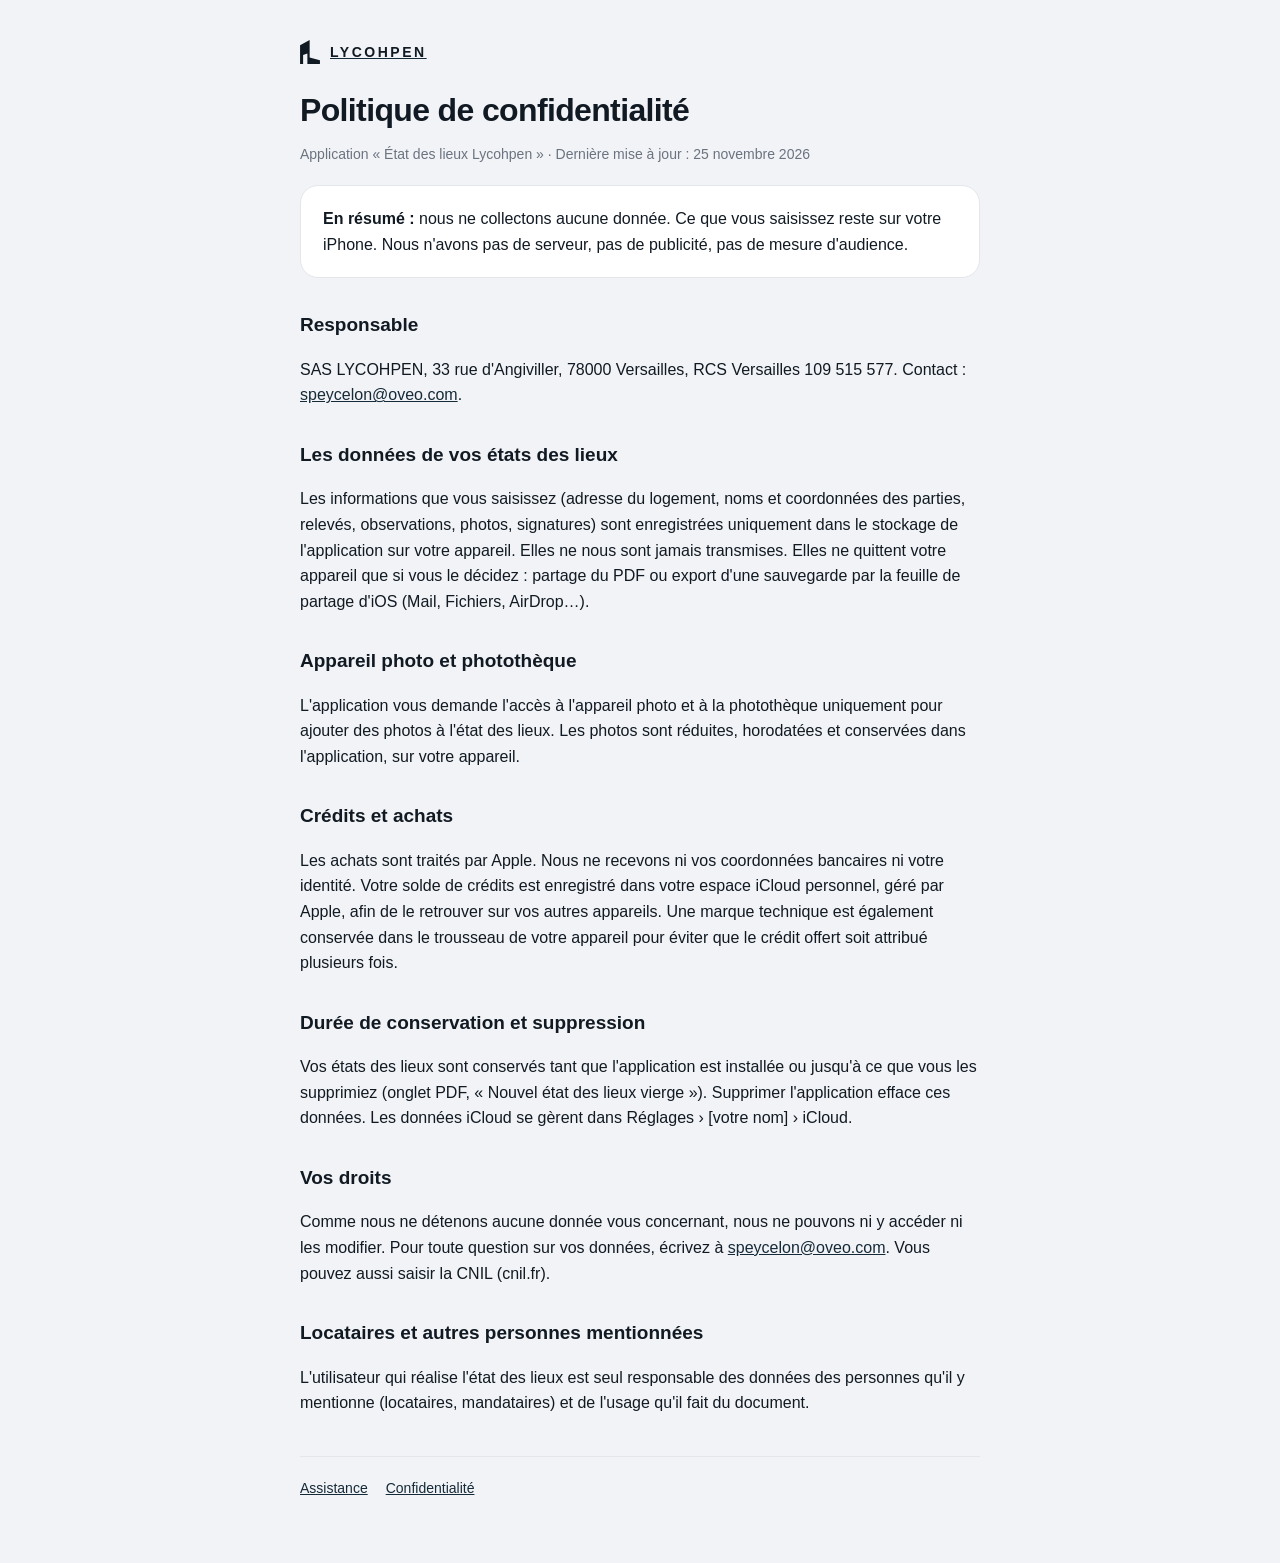
==== confidentialite.html @ cff2389a "Pages d'assistance et de confidentialité" ====
<!doctype html>
<html lang="fr">
<head>
<meta charset="utf-8">
<meta name="viewport" content="width=device-width, initial-scale=1">
<title>Confidentialité · État des lieux Lycohpen</title>
<link rel="stylesheet" href="style.css">
</head>
<body>
<main>
<a href="./"><header><svg viewBox="0 0 280 338" aria-hidden="true"><path fill="currentColor" d="M0 73 135 0v245l145 40v53H103V190l-60 23v125H0Z"/></svg><span>LYCOHPEN</span></header></a>
<h1>Politique de confidentialité</h1>
<p class="muted">Application « État des lieux Lycohpen » · Dernière mise à jour : 25 novembre 2026</p>

<div class="card">
<p style="margin:0"><strong>En résumé :</strong> nous ne collectons aucune donnée. Ce que vous saisissez reste sur votre iPhone. Nous n'avons pas de serveur, pas de publicité, pas de mesure d'audience.</p>
</div>

<h2>Responsable</h2>
<p>SAS LYCOHPEN, 33 rue d'Angiviller, 78000 Versailles, RCS Versailles 109 515 577. Contact : <a href="mailto:speycelon@oveo.com">speycelon@oveo.com</a>.</p>

<h2>Les données de vos états des lieux</h2>
<p>Les informations que vous saisissez (adresse du logement, noms et coordonnées des parties, relevés, observations, photos, signatures) sont enregistrées uniquement dans le stockage de l'application sur votre appareil. Elles ne nous sont jamais transmises. Elles ne quittent votre appareil que si vous le décidez : partage du PDF ou export d'une sauvegarde par la feuille de partage d'iOS (Mail, Fichiers, AirDrop…).</p>

<h2>Appareil photo et photothèque</h2>
<p>L'application vous demande l'accès à l'appareil photo et à la photothèque uniquement pour ajouter des photos à l'état des lieux. Les photos sont réduites, horodatées et conservées dans l'application, sur votre appareil.</p>

<h2>Crédits et achats</h2>
<p>Les achats sont traités par Apple. Nous ne recevons ni vos coordonnées bancaires ni votre identité. Votre solde de crédits est enregistré dans votre espace iCloud personnel, géré par Apple, afin de le retrouver sur vos autres appareils. Une marque technique est également conservée dans le trousseau de votre appareil pour éviter que le crédit offert soit attribué plusieurs fois.</p>

<h2>Durée de conservation et suppression</h2>
<p>Vos états des lieux sont conservés tant que l'application est installée ou jusqu'à ce que vous les supprimiez (onglet PDF, « Nouvel état des lieux vierge »). Supprimer l'application efface ces données. Les données iCloud se gèrent dans Réglages › [votre nom] › iCloud.</p>

<h2>Vos droits</h2>
<p>Comme nous ne détenons aucune donnée vous concernant, nous ne pouvons ni y accéder ni les modifier. Pour toute question sur vos données, écrivez à <a href="mailto:speycelon@oveo.com">speycelon@oveo.com</a>. Vous pouvez aussi saisir la CNIL (cnil.fr).</p>

<h2>Locataires et autres personnes mentionnées</h2>
<p>L'utilisateur qui réalise l'état des lieux est seul responsable des données des personnes qu'il y mentionne (locataires, mandataires) et de l'usage qu'il fait du document.</p>

<nav><a href="./">Assistance</a><a href="confidentialite.html">Confidentialité</a></nav>
</main>
</body>
</html>
---- style.css ----
:root{--bg:#f2f3f6;--surface:#fff;--fg:#111a23;--muted:#6a7380;--accent:#152a38;--line:#e3e6eb}
@media (prefers-color-scheme:dark){:root{--bg:#0b0f14;--surface:#161c24;--fg:#eef2f6;--muted:#8e98a6;--accent:#9cc3e4;--line:#28303b}}
*{box-sizing:border-box}
body{margin:0;background:var(--bg);color:var(--fg);font:16px/1.6 -apple-system,BlinkMacSystemFont,"Helvetica Neue",Arial,sans-serif;-webkit-font-smoothing:antialiased}
main{max-width:720px;margin:0 auto;padding:40px 20px 64px}
header{display:flex;align-items:center;gap:10px;margin-bottom:28px;color:var(--fg);text-decoration:none}
header svg{width:20px;height:24px}
header span{font-weight:650;letter-spacing:.18em;font-size:14px}
h1{font-size:32px;line-height:1.15;letter-spacing:-.02em;margin:0 0 8px}
h2{font-size:19px;margin:32px 0 8px}
p,li{color:var(--fg)}
.muted{color:var(--muted);font-size:14px}
.card{background:var(--surface);border:1px solid var(--line);border-radius:18px;padding:20px 22px;margin:20px 0}
a{color:var(--accent)}
nav{display:flex;gap:18px;margin-top:40px;padding-top:20px;border-top:1px solid var(--line);font-size:14px}
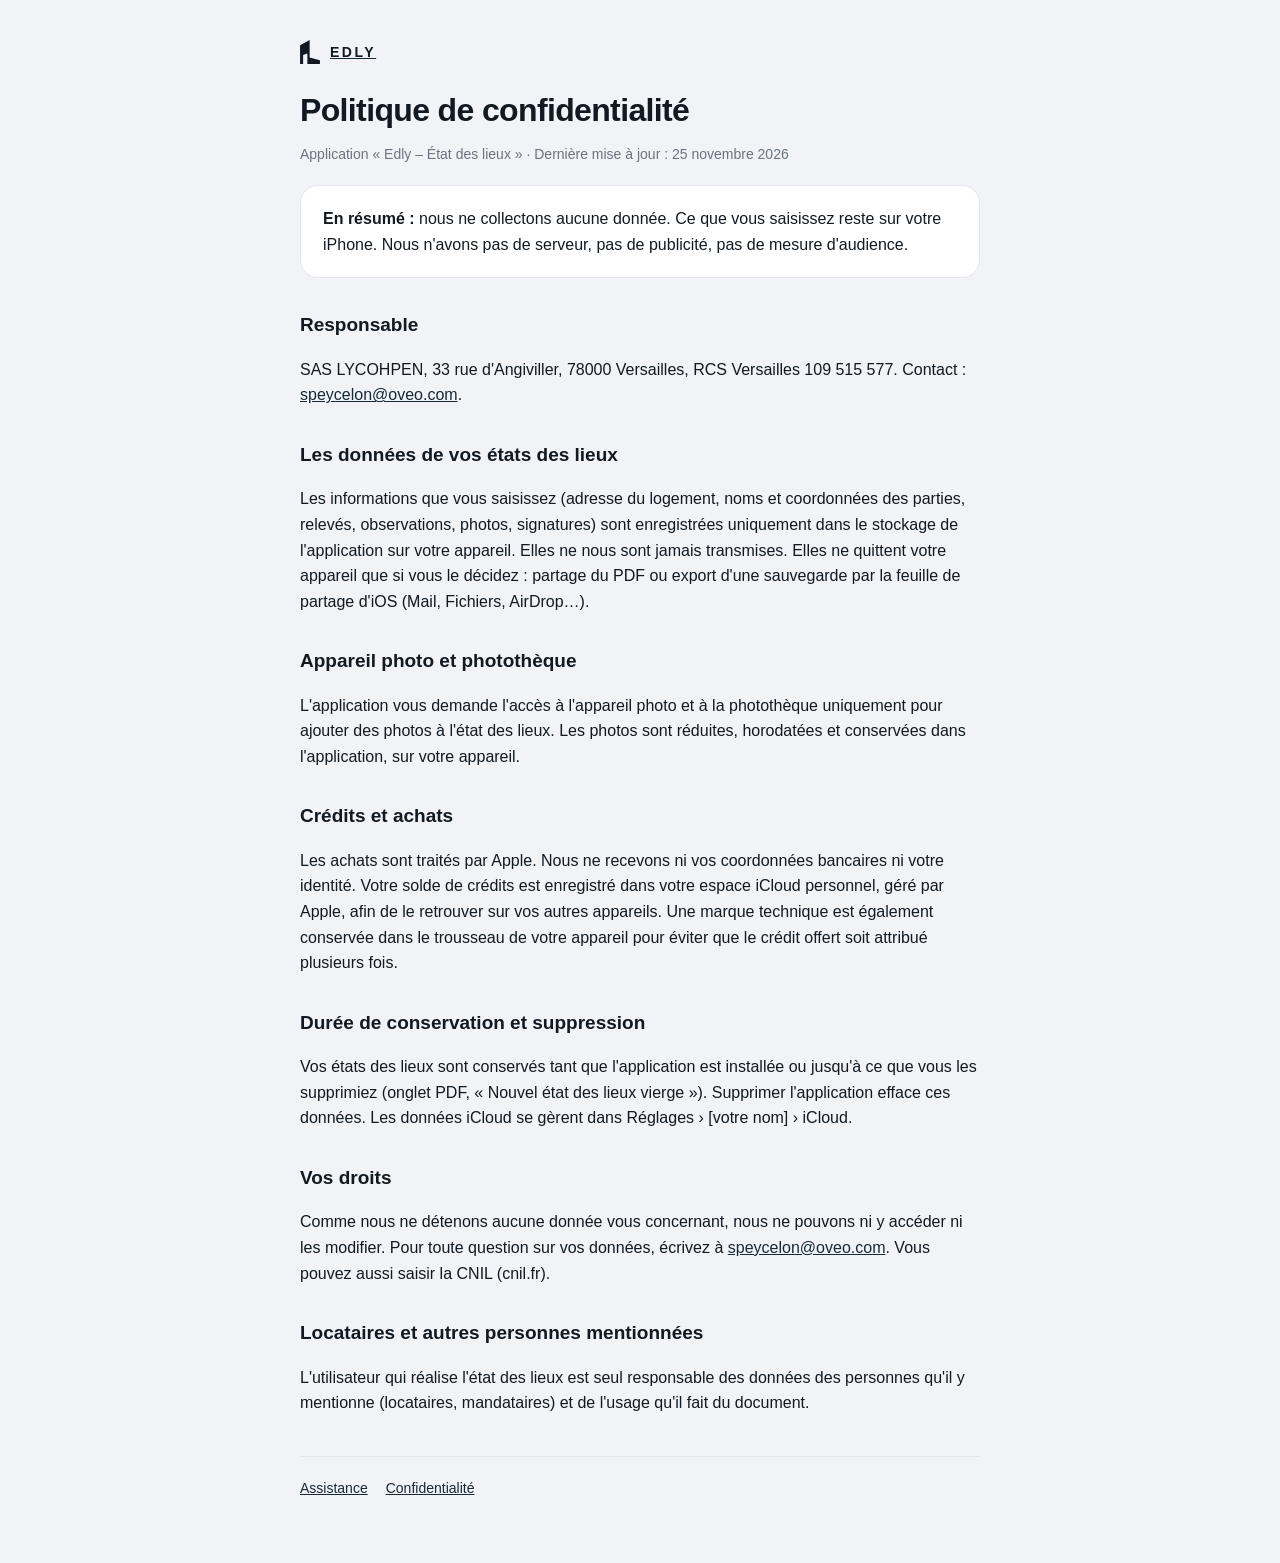
==== commit 22a5d073: "Renommage en Edly" ====
--- a/confidentialite.html
+++ b/confidentialite.html
@@ -3,14 +3,14 @@
 <head>
 <meta charset="utf-8">
 <meta name="viewport" content="width=device-width, initial-scale=1">
-<title>Confidentialité · État des lieux Lycohpen</title>
+<title>Confidentialité · Edly</title>
 <link rel="stylesheet" href="style.css">
 </head>
 <body>
 <main>
-<a href="./"><header><svg viewBox="0 0 280 338" aria-hidden="true"><path fill="currentColor" d="M0 73 135 0v245l145 40v53H103V190l-60 23v125H0Z"/></svg><span>LYCOHPEN</span></header></a>
+<a href="./"><header><svg viewBox="0 0 280 338" aria-hidden="true"><path fill="currentColor" d="M0 73 135 0v245l145 40v53H103V190l-60 23v125H0Z"/></svg><span>EDLY</span></header></a>
 <h1>Politique de confidentialité</h1>
-<p class="muted">Application « État des lieux Lycohpen » · Dernière mise à jour : 25 novembre 2026</p>
+<p class="muted">Application « Edly – État des lieux » · Dernière mise à jour : 25 novembre 2026</p>
 
 <div class="card">
 <p style="margin:0"><strong>En résumé :</strong> nous ne collectons aucune donnée. Ce que vous saisissez reste sur votre iPhone. Nous n'avons pas de serveur, pas de publicité, pas de mesure d'audience.</p>
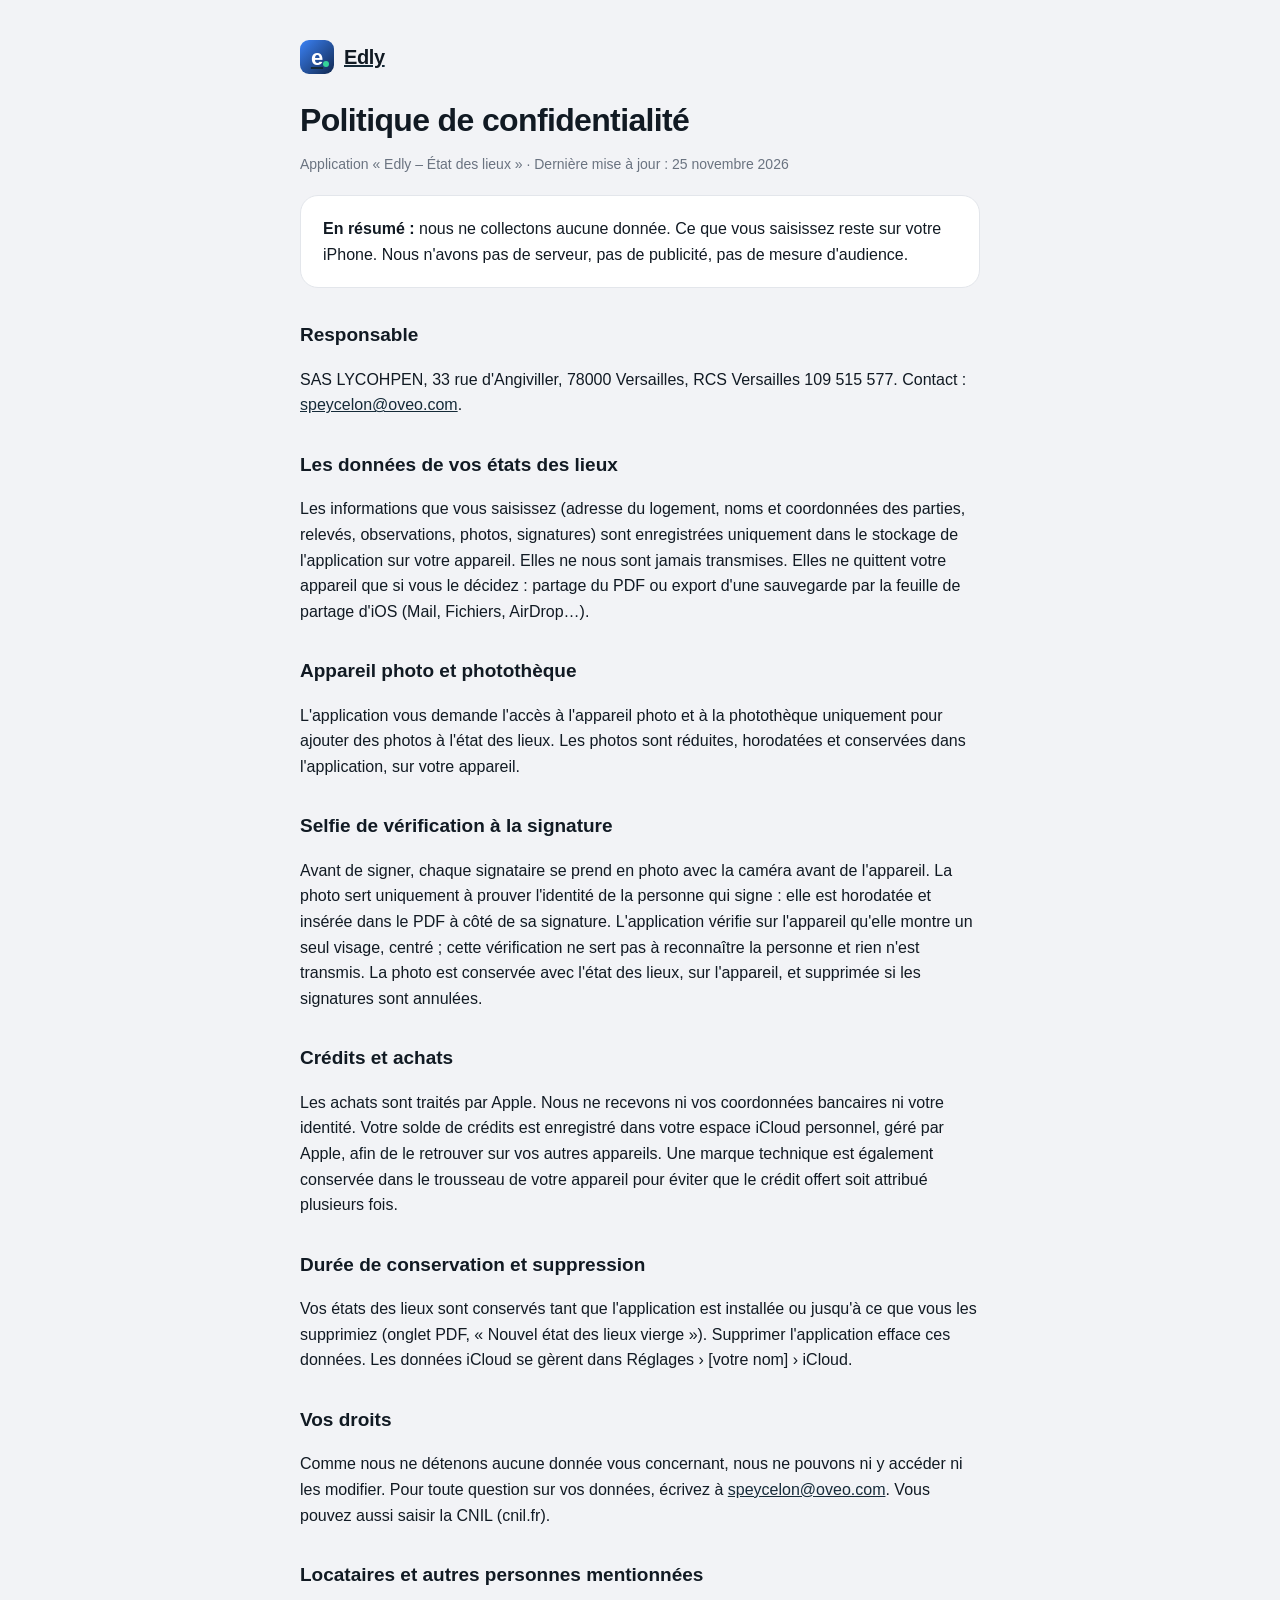
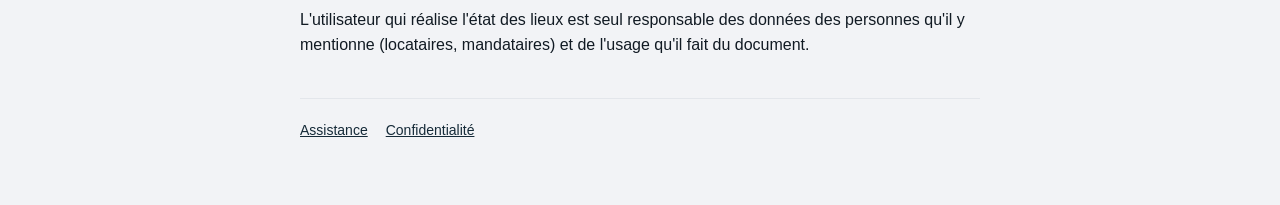
==== commit e871d5d8: "Logo Edly et selfie de vérification" ====
--- a/confidentialite.html
+++ b/confidentialite.html
@@ -8,7 +8,7 @@
 </head>
 <body>
 <main>
-<a href="./"><header><svg viewBox="0 0 280 338" aria-hidden="true"><path fill="currentColor" d="M0 73 135 0v245l145 40v53H103V190l-60 23v125H0Z"/></svg><span>EDLY</span></header></a>
+<a href="./"><header><span class="mark">e<i></i></span><span>Edly</span></header></a>
 <h1>Politique de confidentialité</h1>
 <p class="muted">Application « Edly – État des lieux » · Dernière mise à jour : 25 novembre 2026</p>
 
@@ -24,6 +24,9 @@
 
 <h2>Appareil photo et photothèque</h2>
 <p>L'application vous demande l'accès à l'appareil photo et à la photothèque uniquement pour ajouter des photos à l'état des lieux. Les photos sont réduites, horodatées et conservées dans l'application, sur votre appareil.</p>
+
+<h2>Selfie de vérification à la signature</h2>
+<p>Avant de signer, chaque signataire se prend en photo avec la caméra avant de l'appareil. La photo sert uniquement à prouver l'identité de la personne qui signe : elle est horodatée et insérée dans le PDF à côté de sa signature. L'application vérifie sur l'appareil qu'elle montre un seul visage, centré ; cette vérification ne sert pas à reconnaître la personne et rien n'est transmis. La photo est conservée avec l'état des lieux, sur l'appareil, et supprimée si les signatures sont annulées.</p>
 
 <h2>Crédits et achats</h2>
 <p>Les achats sont traités par Apple. Nous ne recevons ni vos coordonnées bancaires ni votre identité. Votre solde de crédits est enregistré dans votre espace iCloud personnel, géré par Apple, afin de le retrouver sur vos autres appareils. Une marque technique est également conservée dans le trousseau de votre appareil pour éviter que le crédit offert soit attribué plusieurs fois.</p>
--- a/style.css
+++ b/style.css
@@ -4,8 +4,9 @@
 body{margin:0;background:var(--bg);color:var(--fg);font:16px/1.6 -apple-system,BlinkMacSystemFont,"Helvetica Neue",Arial,sans-serif;-webkit-font-smoothing:antialiased}
 main{max-width:720px;margin:0 auto;padding:40px 20px 64px}
 header{display:flex;align-items:center;gap:10px;margin-bottom:28px;color:var(--fg);text-decoration:none}
-header svg{width:20px;height:24px}
-header span{font-weight:650;letter-spacing:.18em;font-size:14px}
+header .mark{position:relative;display:grid;place-items:center;width:34px;height:34px;border-radius:9px;background:linear-gradient(135deg,#3b82f6,#112850);color:#fff;font-weight:800;font-size:22px;padding-bottom:3px}
+header .mark i{position:absolute;right:5px;bottom:7px;width:6px;height:6px;border-radius:50%;background:#34d399}
+header span:not(.mark){font-weight:750;font-size:20px;letter-spacing:-.02em}
 h1{font-size:32px;line-height:1.15;letter-spacing:-.02em;margin:0 0 8px}
 h2{font-size:19px;margin:32px 0 8px}
 p,li{color:var(--fg)}
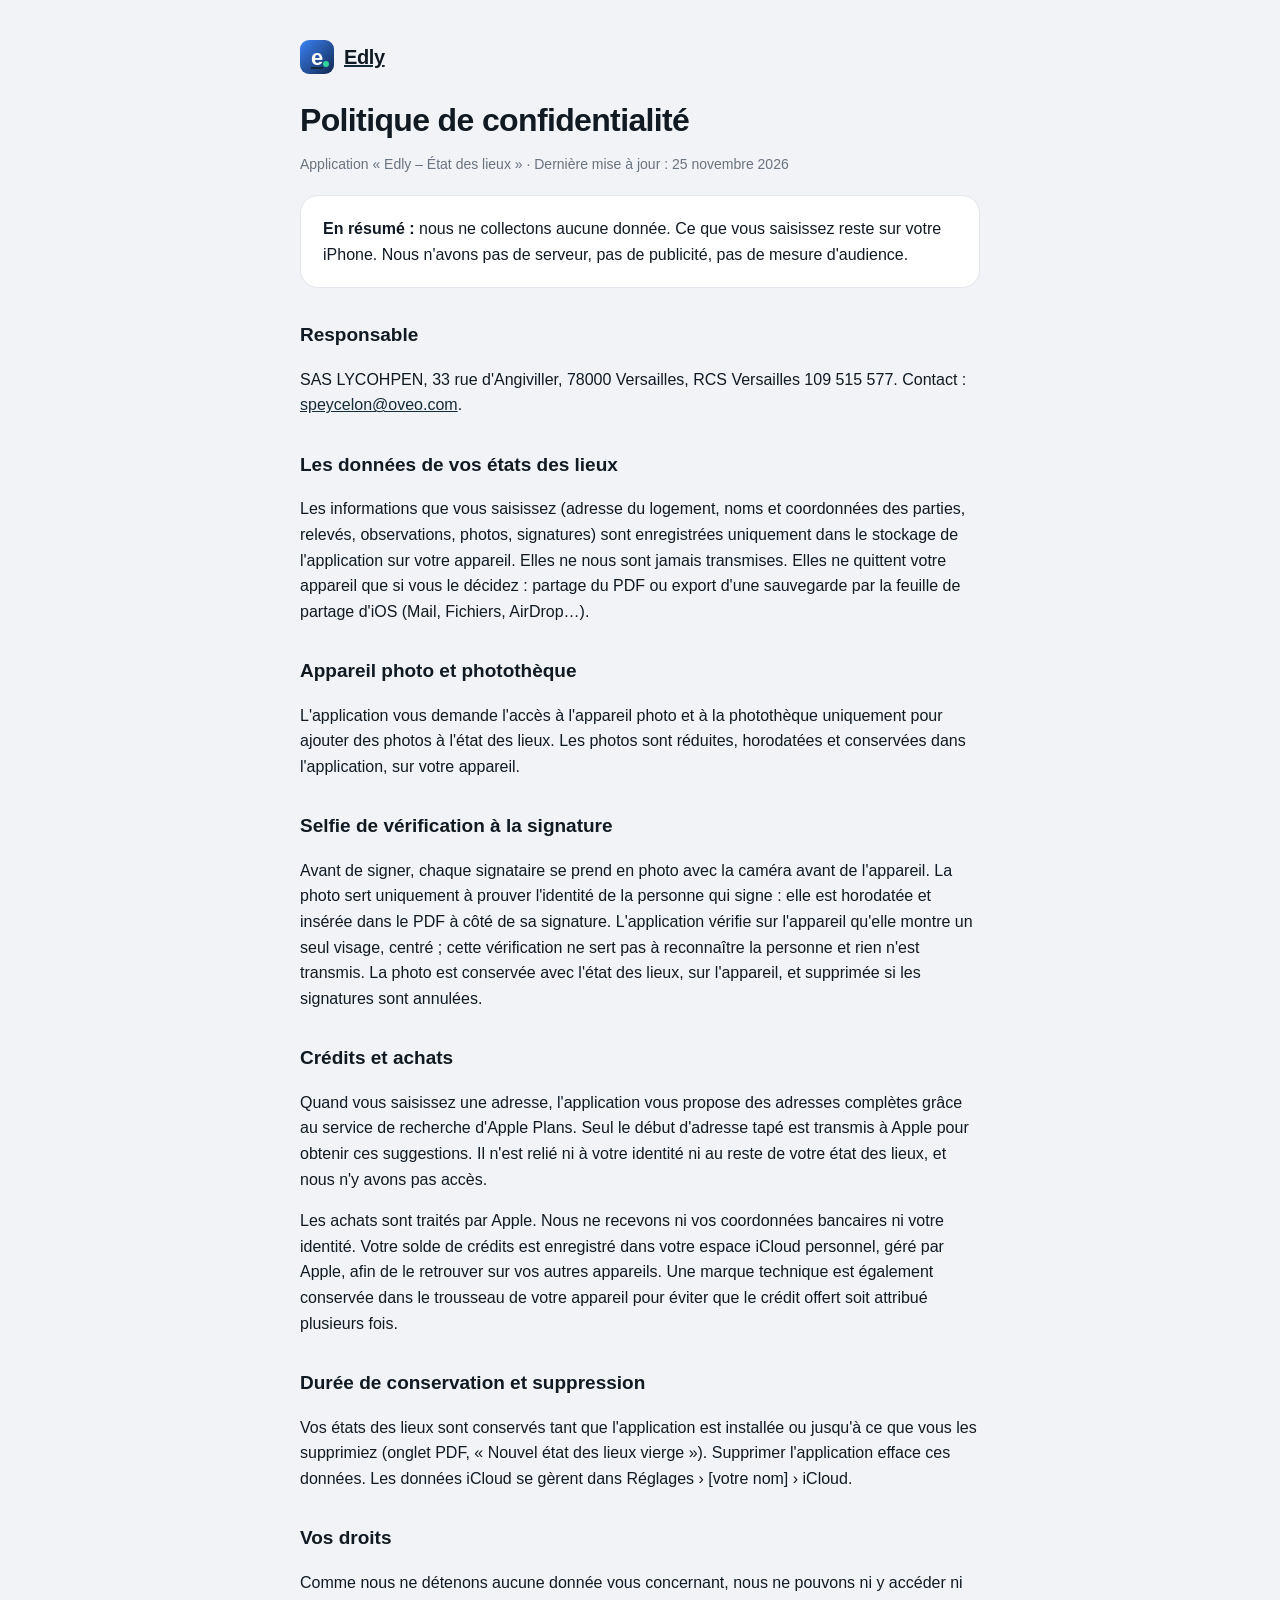
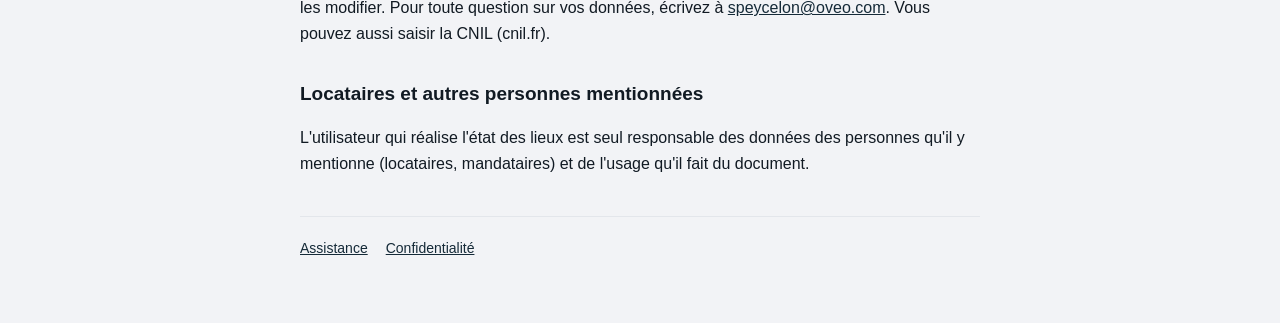
==== commit 1b33f976: "Confidentialité : suggestions d'adresse via Apple Plans Co-Authored-By: Claude Opus 5.5 <noreply@ant" ====
--- a/confidentialite.html
+++ b/confidentialite.html
@@ -29,6 +29,7 @@
 <p>Avant de signer, chaque signataire se prend en photo avec la caméra avant de l'appareil. La photo sert uniquement à prouver l'identité de la personne qui signe : elle est horodatée et insérée dans le PDF à côté de sa signature. L'application vérifie sur l'appareil qu'elle montre un seul visage, centré ; cette vérification ne sert pas à reconnaître la personne et rien n'est transmis. La photo est conservée avec l'état des lieux, sur l'appareil, et supprimée si les signatures sont annulées.</p>
 
 <h2>Crédits et achats</h2>
+<p>Quand vous saisissez une adresse, l'application vous propose des adresses complètes grâce au service de recherche d'Apple Plans. Seul le début d'adresse tapé est transmis à Apple pour obtenir ces suggestions. Il n'est relié ni à votre identité ni au reste de votre état des lieux, et nous n'y avons pas accès.</p>
 <p>Les achats sont traités par Apple. Nous ne recevons ni vos coordonnées bancaires ni votre identité. Votre solde de crédits est enregistré dans votre espace iCloud personnel, géré par Apple, afin de le retrouver sur vos autres appareils. Une marque technique est également conservée dans le trousseau de votre appareil pour éviter que le crédit offert soit attribué plusieurs fois.</p>
 
 <h2>Durée de conservation et suppression</h2>
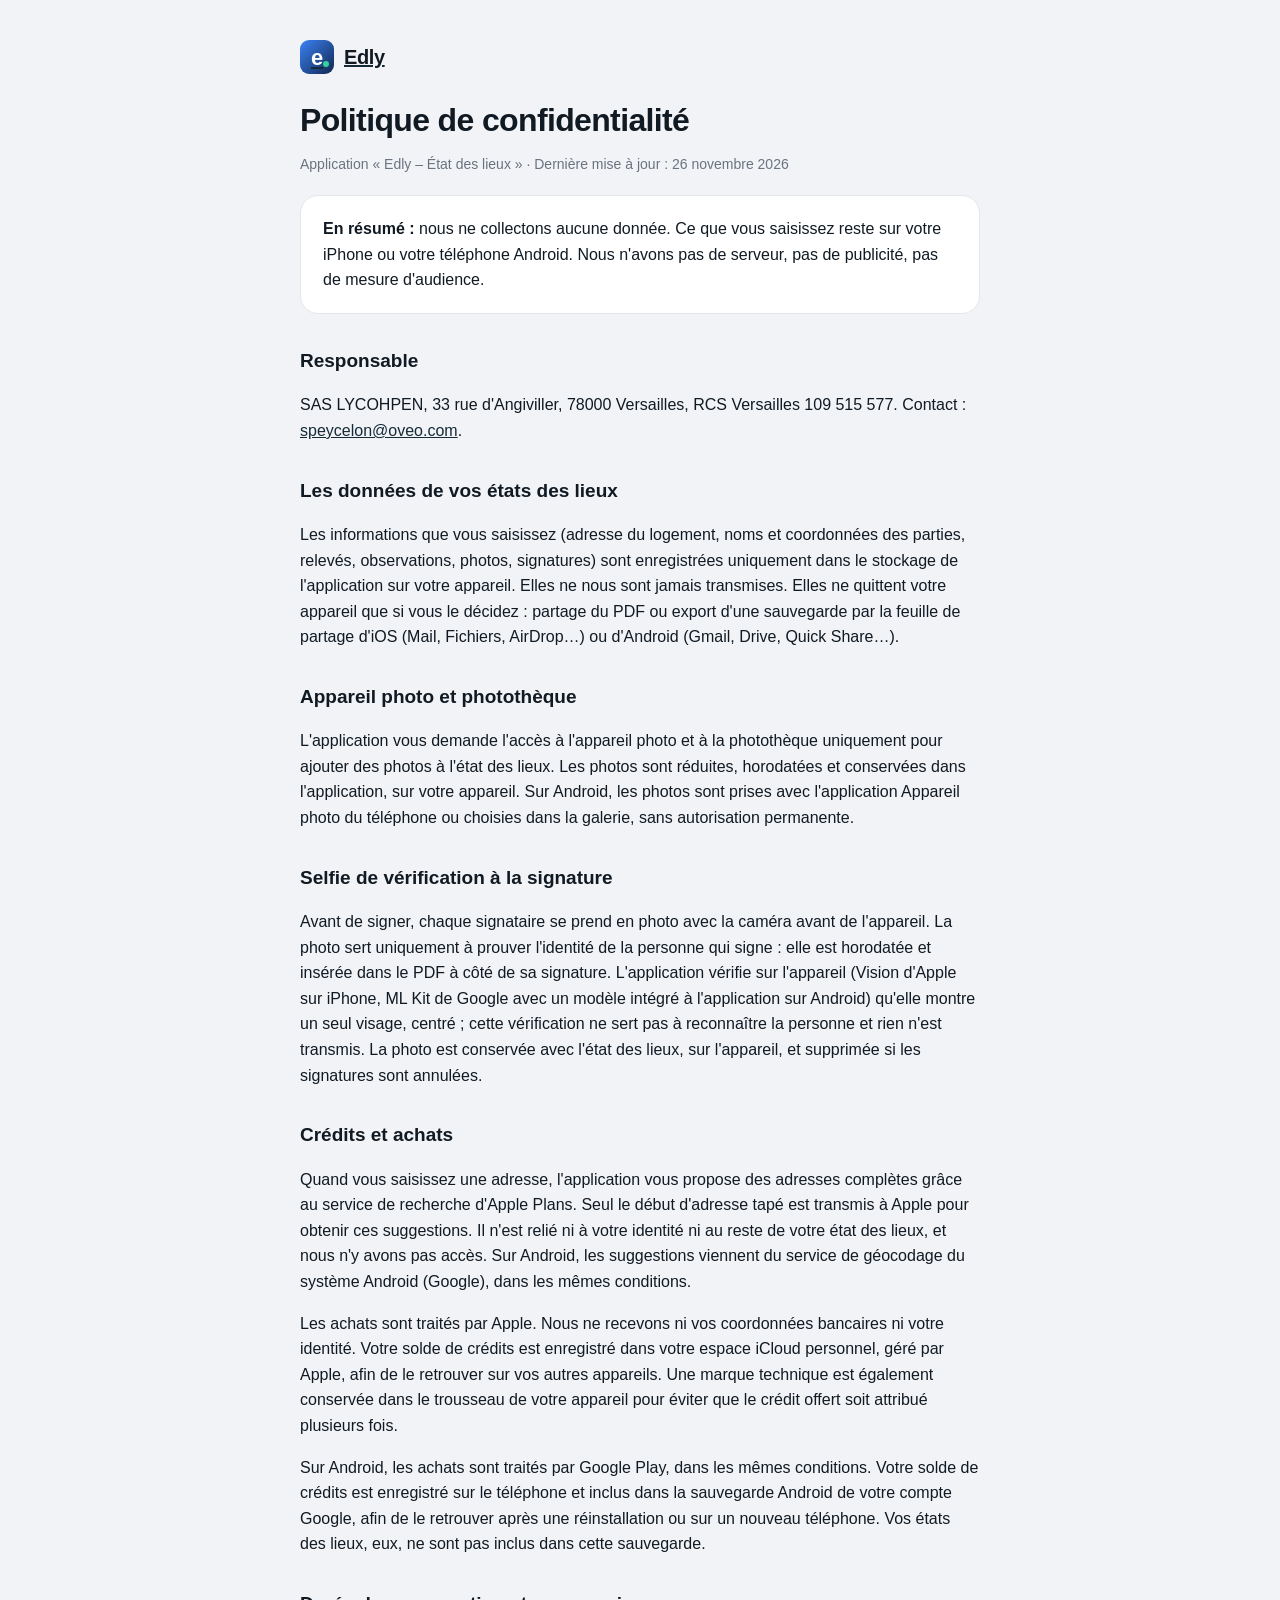
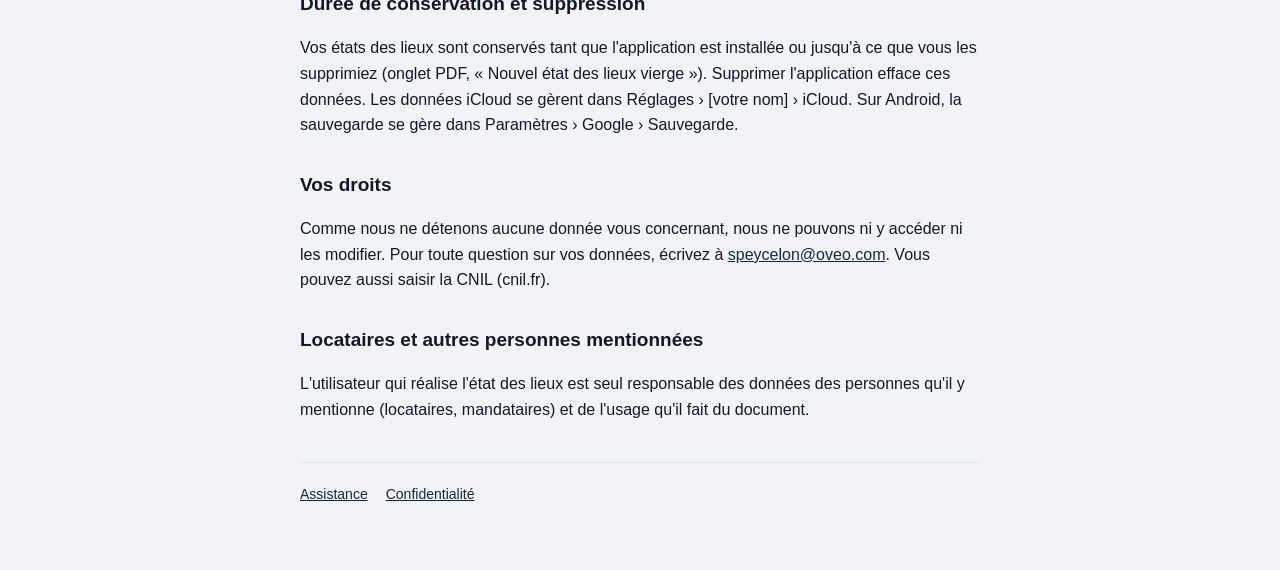
==== commit 590b19a4: "Confidentialité : version Android (Google Play, géocodeur, sauvegarde Android, ML Kit) Co-Authored-B" ====
--- a/confidentialite.html
+++ b/confidentialite.html
@@ -10,30 +10,31 @@
 <main>
 <a href="./"><header><span class="mark">e<i></i></span><span>Edly</span></header></a>
 <h1>Politique de confidentialité</h1>
-<p class="muted">Application « Edly – État des lieux » · Dernière mise à jour : 25 novembre 2026</p>
+<p class="muted">Application « Edly – État des lieux » · Dernière mise à jour : 26 novembre 2026</p>
 
 <div class="card">
-<p style="margin:0"><strong>En résumé :</strong> nous ne collectons aucune donnée. Ce que vous saisissez reste sur votre iPhone. Nous n'avons pas de serveur, pas de publicité, pas de mesure d'audience.</p>
+<p style="margin:0"><strong>En résumé :</strong> nous ne collectons aucune donnée. Ce que vous saisissez reste sur votre iPhone ou votre téléphone Android. Nous n'avons pas de serveur, pas de publicité, pas de mesure d'audience.</p>
 </div>
 
 <h2>Responsable</h2>
 <p>SAS LYCOHPEN, 33 rue d'Angiviller, 78000 Versailles, RCS Versailles 109 515 577. Contact : <a href="mailto:speycelon@oveo.com">speycelon@oveo.com</a>.</p>
 
 <h2>Les données de vos états des lieux</h2>
-<p>Les informations que vous saisissez (adresse du logement, noms et coordonnées des parties, relevés, observations, photos, signatures) sont enregistrées uniquement dans le stockage de l'application sur votre appareil. Elles ne nous sont jamais transmises. Elles ne quittent votre appareil que si vous le décidez : partage du PDF ou export d'une sauvegarde par la feuille de partage d'iOS (Mail, Fichiers, AirDrop…).</p>
+<p>Les informations que vous saisissez (adresse du logement, noms et coordonnées des parties, relevés, observations, photos, signatures) sont enregistrées uniquement dans le stockage de l'application sur votre appareil. Elles ne nous sont jamais transmises. Elles ne quittent votre appareil que si vous le décidez : partage du PDF ou export d'une sauvegarde par la feuille de partage d'iOS (Mail, Fichiers, AirDrop…) ou d'Android (Gmail, Drive, Quick Share…).</p>
 
 <h2>Appareil photo et photothèque</h2>
-<p>L'application vous demande l'accès à l'appareil photo et à la photothèque uniquement pour ajouter des photos à l'état des lieux. Les photos sont réduites, horodatées et conservées dans l'application, sur votre appareil.</p>
+<p>L'application vous demande l'accès à l'appareil photo et à la photothèque uniquement pour ajouter des photos à l'état des lieux. Les photos sont réduites, horodatées et conservées dans l'application, sur votre appareil. Sur Android, les photos sont prises avec l'application Appareil photo du téléphone ou choisies dans la galerie, sans autorisation permanente.</p>
 
 <h2>Selfie de vérification à la signature</h2>
-<p>Avant de signer, chaque signataire se prend en photo avec la caméra avant de l'appareil. La photo sert uniquement à prouver l'identité de la personne qui signe : elle est horodatée et insérée dans le PDF à côté de sa signature. L'application vérifie sur l'appareil qu'elle montre un seul visage, centré ; cette vérification ne sert pas à reconnaître la personne et rien n'est transmis. La photo est conservée avec l'état des lieux, sur l'appareil, et supprimée si les signatures sont annulées.</p>
+<p>Avant de signer, chaque signataire se prend en photo avec la caméra avant de l'appareil. La photo sert uniquement à prouver l'identité de la personne qui signe : elle est horodatée et insérée dans le PDF à côté de sa signature. L'application vérifie sur l'appareil (Vision d'Apple sur iPhone, ML Kit de Google avec un modèle intégré à l'application sur Android) qu'elle montre un seul visage, centré ; cette vérification ne sert pas à reconnaître la personne et rien n'est transmis. La photo est conservée avec l'état des lieux, sur l'appareil, et supprimée si les signatures sont annulées.</p>
 
 <h2>Crédits et achats</h2>
-<p>Quand vous saisissez une adresse, l'application vous propose des adresses complètes grâce au service de recherche d'Apple Plans. Seul le début d'adresse tapé est transmis à Apple pour obtenir ces suggestions. Il n'est relié ni à votre identité ni au reste de votre état des lieux, et nous n'y avons pas accès.</p>
+<p>Quand vous saisissez une adresse, l'application vous propose des adresses complètes grâce au service de recherche d'Apple Plans. Seul le début d'adresse tapé est transmis à Apple pour obtenir ces suggestions. Il n'est relié ni à votre identité ni au reste de votre état des lieux, et nous n'y avons pas accès. Sur Android, les suggestions viennent du service de géocodage du système Android (Google), dans les mêmes conditions.</p>
 <p>Les achats sont traités par Apple. Nous ne recevons ni vos coordonnées bancaires ni votre identité. Votre solde de crédits est enregistré dans votre espace iCloud personnel, géré par Apple, afin de le retrouver sur vos autres appareils. Une marque technique est également conservée dans le trousseau de votre appareil pour éviter que le crédit offert soit attribué plusieurs fois.</p>
+<p>Sur Android, les achats sont traités par Google Play, dans les mêmes conditions. Votre solde de crédits est enregistré sur le téléphone et inclus dans la sauvegarde Android de votre compte Google, afin de le retrouver après une réinstallation ou sur un nouveau téléphone. Vos états des lieux, eux, ne sont pas inclus dans cette sauvegarde.</p>
 
 <h2>Durée de conservation et suppression</h2>
-<p>Vos états des lieux sont conservés tant que l'application est installée ou jusqu'à ce que vous les supprimiez (onglet PDF, « Nouvel état des lieux vierge »). Supprimer l'application efface ces données. Les données iCloud se gèrent dans Réglages › [votre nom] › iCloud.</p>
+<p>Vos états des lieux sont conservés tant que l'application est installée ou jusqu'à ce que vous les supprimiez (onglet PDF, « Nouvel état des lieux vierge »). Supprimer l'application efface ces données. Les données iCloud se gèrent dans Réglages › [votre nom] › iCloud. Sur Android, la sauvegarde se gère dans Paramètres › Google › Sauvegarde.</p>
 
 <h2>Vos droits</h2>
 <p>Comme nous ne détenons aucune donnée vous concernant, nous ne pouvons ni y accéder ni les modifier. Pour toute question sur vos données, écrivez à <a href="mailto:speycelon@oveo.com">speycelon@oveo.com</a>. Vous pouvez aussi saisir la CNIL (cnil.fr).</p>
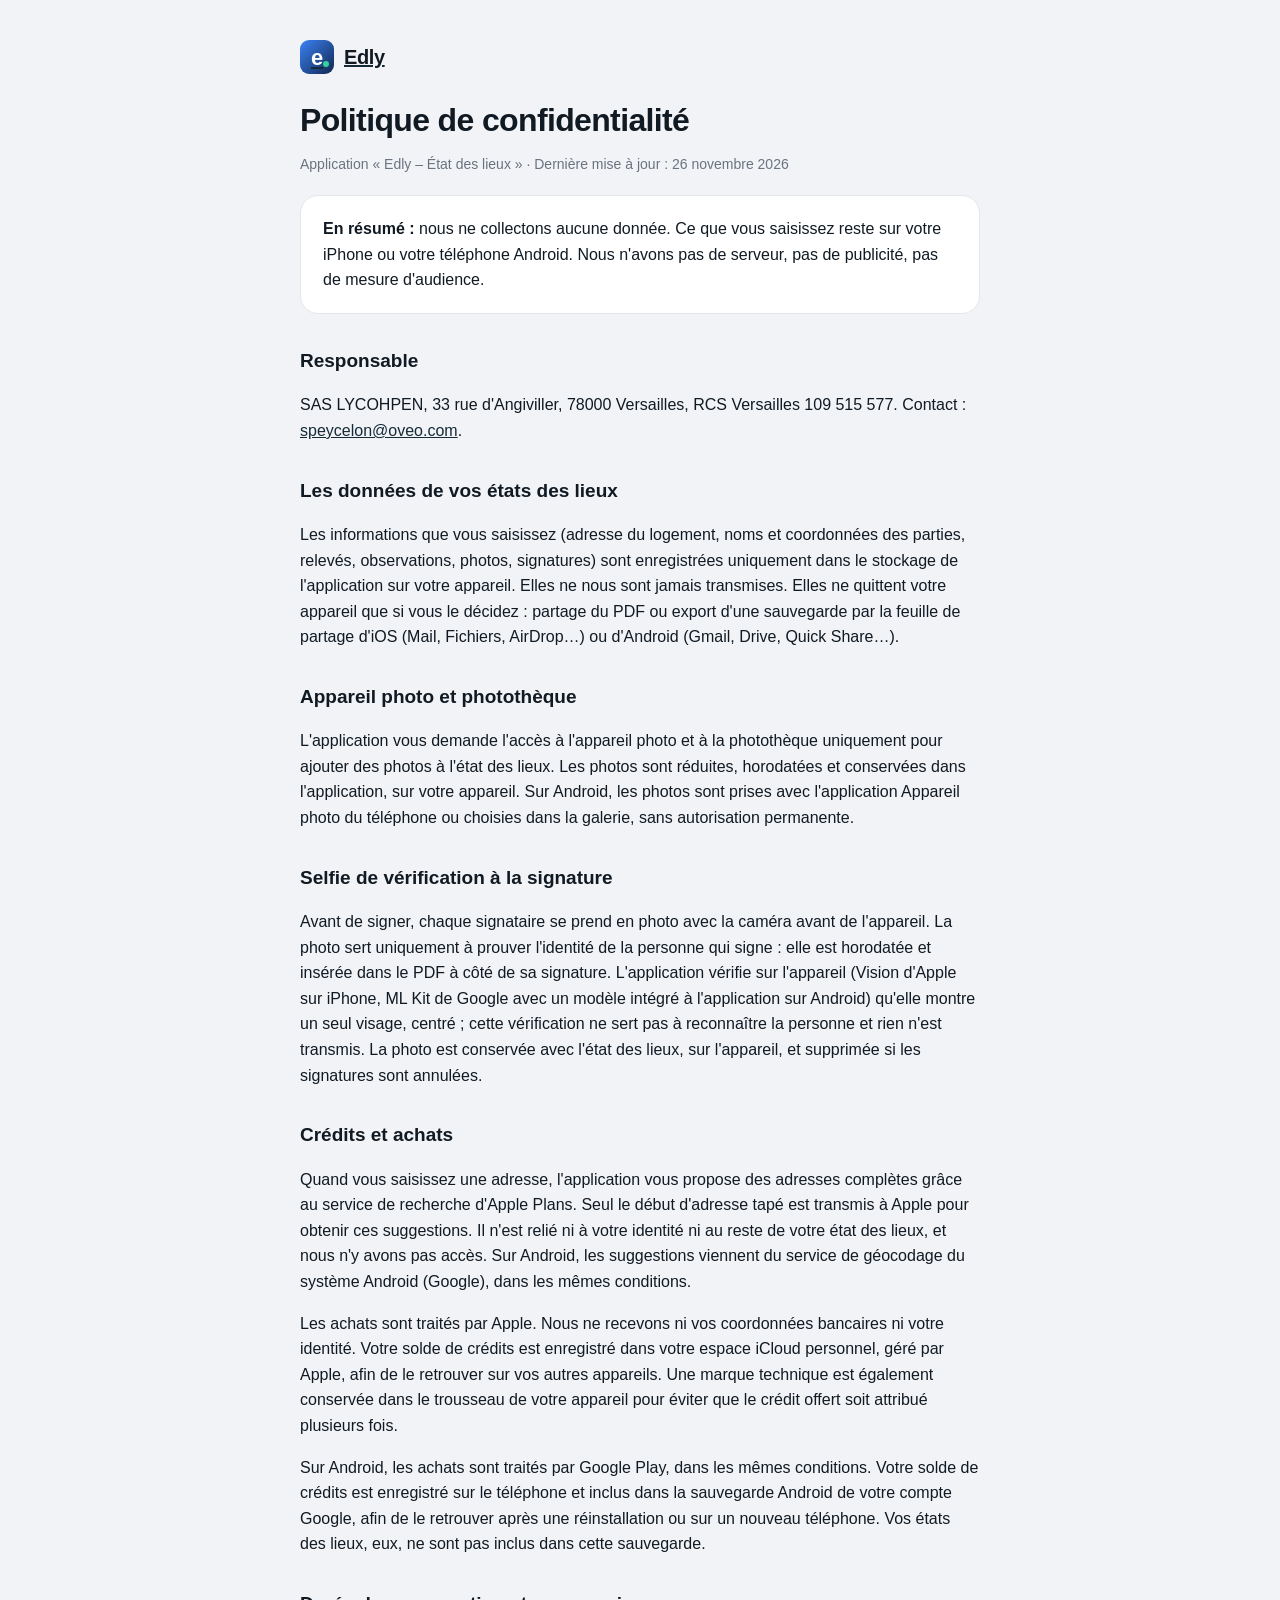
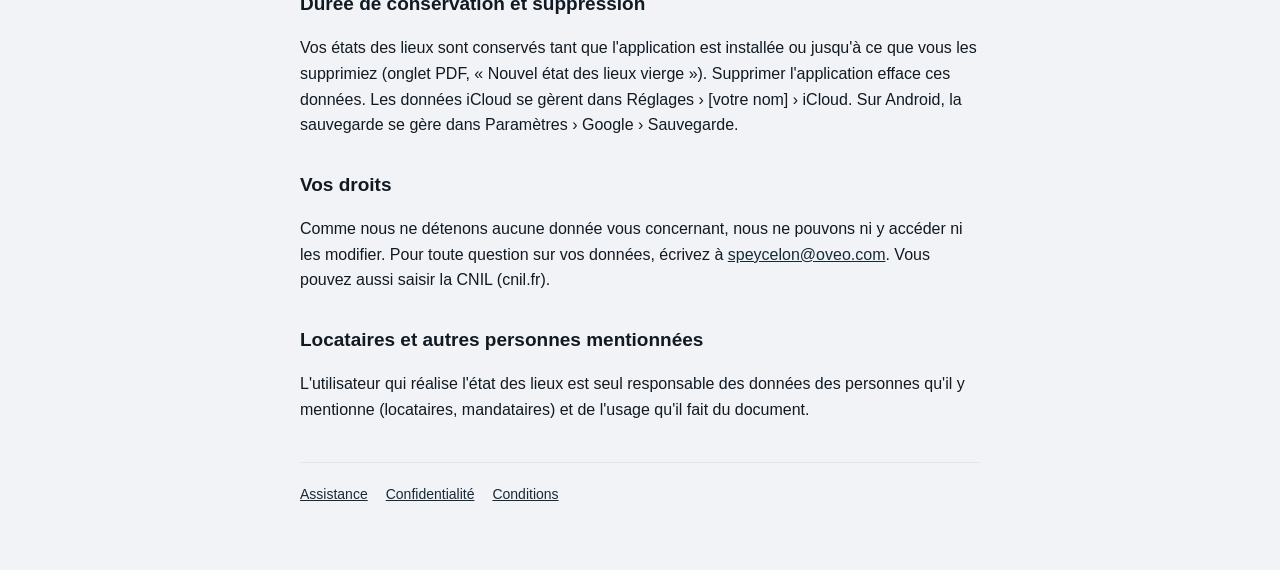
==== commit 6cfd8ff3: "Conditions d'utilisation d'Edly Co-Authored-By: Claude Opus 5.5 <noreply@anthropic.com>" ====
--- a/confidentialite.html
+++ b/confidentialite.html
@@ -42,7 +42,7 @@
 <h2>Locataires et autres personnes mentionnées</h2>
 <p>L'utilisateur qui réalise l'état des lieux est seul responsable des données des personnes qu'il y mentionne (locataires, mandataires) et de l'usage qu'il fait du document.</p>
 
-<nav><a href="./">Assistance</a><a href="confidentialite.html">Confidentialité</a></nav>
+<nav><a href="./">Assistance</a><a href="confidentialite.html">Confidentialité</a><a href="conditions.html">Conditions</a></nav>
 </main>
 </body>
 </html>
